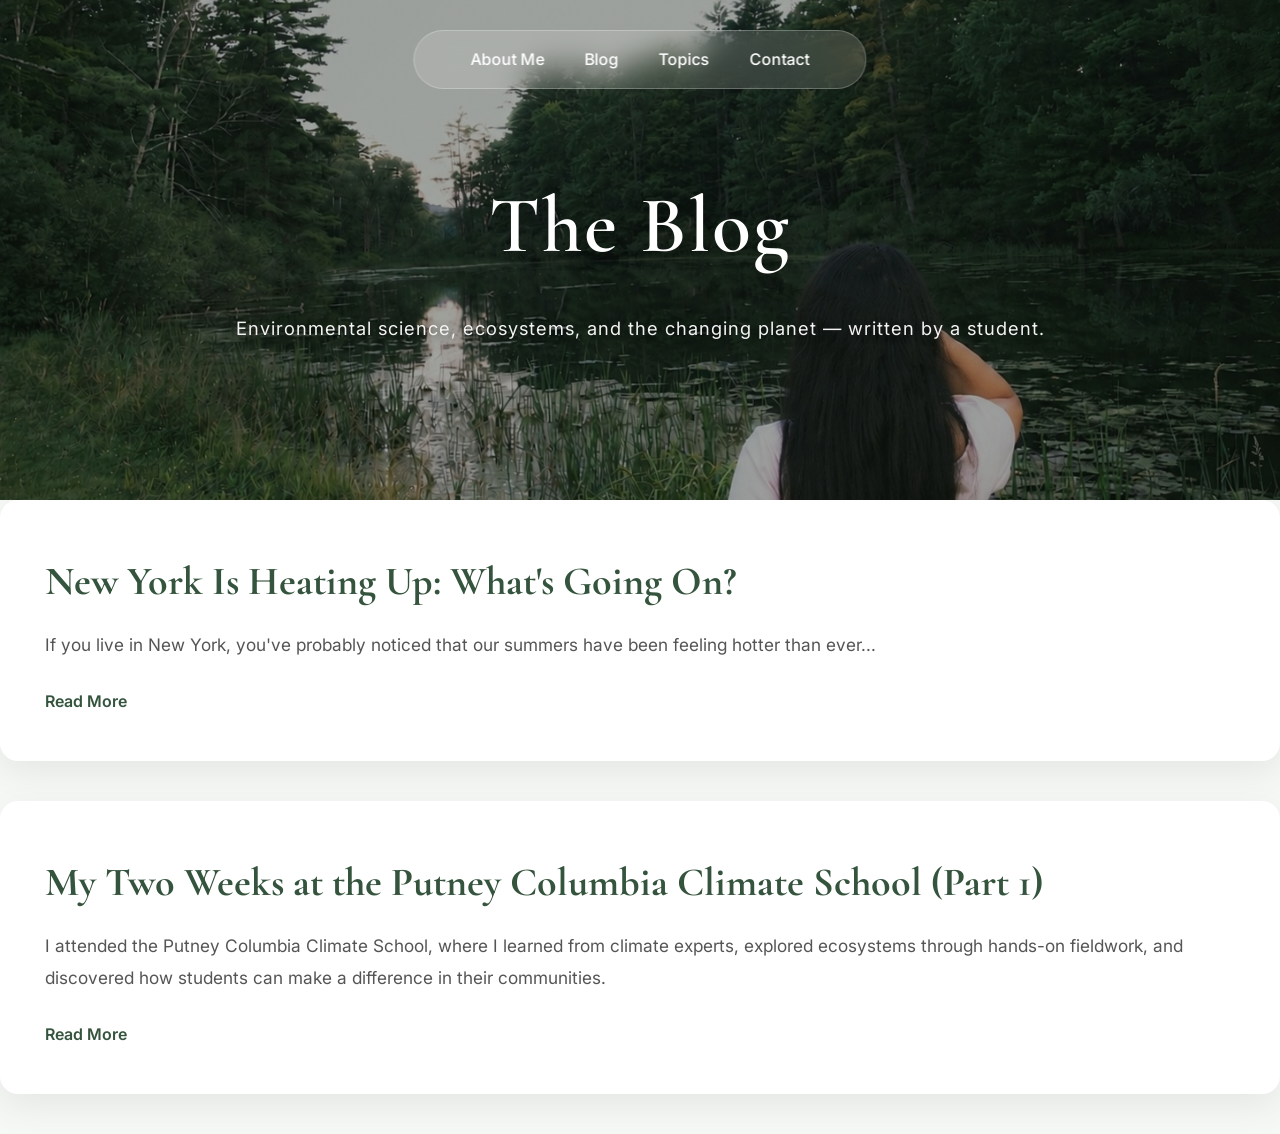
==== blog.html @ e2a46632 "Add blog preview section for climate school experience" ====
<!DOCTYPE html>
<html lang="en">

<head>
    <meta charset="UTF-8">
    <meta name="viewport" content="width=device-width, initial-scale=1.0">

    <title>Blog | Green Futures with Neha</title>

    <!-- CSS -->
   <link rel="stylesheet" href="style.css">

    <!-- Google Fonts -->
    <link href="https://fonts.googleapis.com/css2?family=Inter:wght@300;400;500;600&family=Cormorant+Garamond:wght@400;500;600;700&display=swap" rel="stylesheet">
</head>

<body>

    <!-- ================= HEADER ================= -->

    <header>

        <nav>
            <a href="index.html">About Me</a>
            <a href="blog.html">Blog</a>
            <a href="topics.html">Topics</a>
            <a href="contact.html">Contact</a>
        </nav>

        <h1>The Blog</h1>

        <p class="tagline">
            Environmental science, ecosystems, and the changing planet — written by a student.
        </p>

    </header>

    <!-- ================= MAIN ================= -->
<section class="blog-preview">

<h2>New York Is Heating Up: What's Going On?</h2>

<p>
If you live in New York, you've probably noticed that our summers have been feeling hotter than ever...
</p>

<a href="heatwaves-ny.html">Read More</a>

</section>

<section class="blog-preview">

<h2>My Two Weeks at the Putney Columbia Climate School (Part 1)</h2>

<p>
I attended the Putney Columbia Climate School, where I learned from climate experts, explored ecosystems through hands-on fieldwork, and discovered how students can make a difference in their communities.
</p>

<a href="putney-climate-school-part1.html">Read More</a>

</section>
---- style.css ----
/* ======================================================
   GREEN FUTURES WITH NEHA
   STYLE.CSS
====================================================== */

/* ==========================
   GOOGLE FONTS
========================== */

@import url('https://fonts.googleapis.com/css2?family=Inter:wght@300;400;500;600&family=Cormorant+Garamond:wght@400;500;600;700&display=swap');


/* ==========================
   RESET
========================== */

*{
    margin:0;
    padding:0;
    box-sizing:border-box;
}

html{
    scroll-behavior:smooth;
}

body{
    font-family:"Inter",sans-serif;
    background:#f6f8f5;
    color:#2f3b2f;
    line-height:1.8;
}


/* ==========================
   HEADER
========================== */

header{
    position:relative;

    height:500px;

    background:
        linear-gradient(rgba(18,28,18,.40),rgba(18,28,18,.40)),
        url("header.jpeg");

    background-size:cover;
    background-position:center 45%;
    background-repeat:no-repeat;

    display:flex;
    justify-content:center;
    align-items:center;
    flex-direction:column;

    text-align:center;
    color:white;
}


/* ==========================
   SITE TITLE
========================== */

header h1{
    font-family:"Cormorant Garamond",serif;
    font-size:5rem;
    font-weight:600;
    letter-spacing:2px;
    text-shadow:0 5px 15px rgba(0,0,0,.45);
}

.tagline{
    margin-top:14px;
    font-size:1.15rem;
    letter-spacing:1px;
    color:#f3f3f3;
    text-shadow:0 2px 8px rgba(0,0,0,.4);
}


/* ==========================
   NAVIGATION
========================== */

nav{

    position:absolute;

    top:30px;

    left:50%;

    transform:translateX(-50%);

    background:rgba(255,255,255,.14);

    backdrop-filter:blur(14px);

    border:1px solid rgba(255,255,255,.25);

    border-radius:50px;

    padding:14px 38px;

}

nav a{

    color:white;

    text-decoration:none;

    margin:0 18px;

    font-weight:500;

    font-size:1rem;

    transition:all .3s ease;

}

nav a:hover{

    color:#d8efd7;

}


/* ==========================
   HERO SECTION
========================== */

.hero{

    background:#edf3ed;

    padding:80px 25px;

    text-align:center;

}

.hero h2{

    font-family:"Cormorant Garamond",serif;

    font-size:3rem;

    color:#35543d;

    margin-bottom:18px;

}

.hero p{

    max-width:720px;

    margin:auto;

    font-size:1.1rem;

    color:#5a5a5a;

}


/* ==========================
   GENERAL LINKS
========================== */

a{
    transition:.3s ease;
}

a:hover{
    opacity:.9;
}

/* ==========================
   INTRO SECTION
========================== */

.intro{

    max-width:900px;

    margin:-70px auto 80px;

    padding:60px;

    background:white;

    border-radius:20px;

    box-shadow:0 18px 45px rgba(0,0,0,.08);

    text-align:center;

}

.intro h2{

    font-family:"Cormorant Garamond",serif;

    font-size:3rem;

    color:#35543d;

    margin-bottom:20px;

}

.intro p{

    font-size:1.1rem;

    color:#555;

    line-height:1.9;

}


/* ==========================
   MAIN CONTENT CONTAINERS
========================== */

.posts,
.blog,
.blog-container{

    max-width:1000px;

    margin:70px auto;

    padding:0 25px;

}


/* ==========================
   BLOG PREVIEW CARDS
========================== */

.blog-preview{

    background:white;

    border-radius:18px;

    padding:45px;

    margin-bottom:40px;

    box-shadow:0 12px 35px rgba(0,0,0,.07);

    transition:.35s ease;

}

.blog-preview:hover{

    transform:translateY(-6px);

    box-shadow:0 20px 45px rgba(0,0,0,.12);

}

.blog-preview h2{

    font-family:"Cormorant Garamond",serif;

    font-size:2.5rem;

    color:#35543d;

    margin-bottom:12px;

}

.blog-preview .date{

    color:#888;

    font-size:.95rem;

    margin-bottom:18px;

    font-style:italic;

}

.blog-preview p{

    color:#555;

    font-size:1.08rem;

    line-height:1.9;

}

.blog-preview a{

    display:inline-block;

    margin-top:25px;

    color:#35543d;

    font-weight:600;

    text-decoration:none;

}

.blog-preview a:hover{

    color:#5f8f61;

}


/* ==========================
   STANDARD POST CARDS
========================== */

.post{

    background:white;

    padding:45px;

    border-radius:18px;

    margin-bottom:40px;

    box-shadow:0 12px 35px rgba(0,0,0,.07);

    transition:.35s ease;

}

.post:hover{

    transform:translateY(-5px);

    box-shadow:0 18px 40px rgba(0,0,0,.1);

}

.post h2{

    font-family:"Cormorant Garamond",serif;

    font-size:2.5rem;

    color:#35543d;

    margin-bottom:12px;

}

.meta{

    color:#888;

    font-size:.95rem;

    margin-bottom:20px;

}

.post p{

    color:#555;

}

.post a{

    display:inline-block;

    margin-top:20px;

    font-weight:600;

    color:#35543d;

    text-decoration:none;

}

.post a:hover{

    color:#5f8f61;

}


/* ==========================
   BUTTONS
========================== */

.read-more{

    display:inline-block;

    margin-top:20px;

    padding:12px 24px;

    background:#35543d;

    color:white;

    border-radius:30px;

    text-decoration:none;

    font-weight:600;

    transition:.3s ease;

}

.read-more:hover{

    background:#4c7054;

    transform:translateY(-2px);

}


/* ==========================
   FOOTER
========================== */

footer{

    margin-top:80px;

    background:#eef2eb;

    color:#666;

    text-align:center;

    padding:40px 20px;

    font-size:.95rem;

}

/* ==========================
   BLOG PAGE HEADER
========================== */

.blog-intro{

    max-width:900px;

    margin:80px auto 60px;

    padding:0 25px;

    text-align:center;

}

.blog-intro h1{

    font-family:"Cormorant Garamond",serif;

    font-size:4rem;

    color:#35543d;

    margin-bottom:18px;

}

.blog-intro p{

    font-size:1.15rem;

    color:#555;

    line-height:1.9;

    max-width:700px;

    margin:auto;

}


/* ==========================
   BLOG POSTS
========================== */

.blog-post{

    background:white;

    border-radius:20px;

    padding:55px;

    margin-bottom:50px;

    box-shadow:0 15px 40px rgba(0,0,0,.08);

    transition:.3s ease;

}

.blog-post:hover{

    transform:translateY(-6px);

    box-shadow:0 20px 50px rgba(0,0,0,.12);

}


/* ==========================
   BLOG POST HEADINGS
========================== */

.blog-post h2{

    font-family:"Cormorant Garamond",serif;

    font-size:3rem;

    color:#35543d;

    margin-bottom:12px;

}


/* ==========================
   BLOG DATE
========================== */

.blog-post .date,
.post-date{

    color:#888;

    font-size:.95rem;

    font-style:italic;

    margin-bottom:20px;

}


/* ==========================
   BLOG CATEGORY TAG
========================== */

.post-category{

    display:inline-block;

    background:#edf5ee;

    color:#35543d;

    padding:8px 18px;

    border-radius:30px;

    font-size:.85rem;

    font-weight:600;

    margin-bottom:25px;

}


/* ==========================
   BLOG PARAGRAPHS
========================== */

.blog-post p{

    font-size:1.08rem;

    color:#555;

    line-height:1.9;

    margin-bottom:22px;

}


/* ==========================
   BLOG LISTS
========================== */

.blog-post ul{

    padding-left:30px;

    margin:20px 0;

}

.blog-post li{

    margin-bottom:12px;

}


/* ==========================
   DIVIDERS
========================== */

.blog-divider{

    border:none;

    border-top:1px solid #e4e4e4;

    margin:60px 0;

}


/* ==========================
   LINKS INSIDE POSTS
========================== */

.blog-post a{

    color:#35543d;

    font-weight:600;

    text-decoration:none;

}

.blog-post a:hover{

    color:#5f8f61;

    text-decoration:underline;

}


/* ==========================
   QUOTES
========================== */

.blog-post blockquote{

    border-left:5px solid #7da87b;

    background:#f8fbf8;

    padding:20px 28px;

    margin:35px 0;

    color:#4f5f4f;

    font-style:italic;

    border-radius:8px;

}
/* ======================================================
   BLOG ARTICLE PAGE
====================================================== */


.article-container{

    max-width:900px;

    margin:80px auto;

    padding:50px;

    background:white;

    border-radius:20px;

    box-shadow:0 15px 40px rgba(0,0,0,.07);

}



.article-container h1{

    font-family:"Cormorant Garamond",serif;

    font-size:4rem;

    color:#35543d;

    line-height:1.2;

    margin-bottom:15px;

}



.article-date{

    color:#777;

    font-size:.95rem;

    font-style:italic;

    margin-bottom:35px;

}



.article-category{

    display:inline-block;

    background:#e8f1e6;

    color:#35543d;

    padding:7px 18px;

    border-radius:30px;

    font-size:.9rem;

    font-weight:600;

    margin-bottom:35px;

}



.article-container p{

    font-size:1.1rem;

    color:#444;

    line-height:1.9;

    margin-bottom:25px;

}



.article-container h2{

    font-family:"Cormorant Garamond",serif;

    font-size:2.4rem;

    color:#35543d;

    margin-top:50px;

    margin-bottom:20px;

}



.article-container h3{

    font-family:"Cormorant Garamond",serif;

    font-size:1.9rem;

    color:#35543d;

    margin-top:40px;

    margin-bottom:15px;

}



.article-container ul{

    padding-left:30px;

    margin-bottom:30px;

}



.article-container li{

    margin-bottom:12px;

    color:#444;

}



/* ARTICLE LINKS */

.article-container a{

    color:#35543d;

    font-weight:600;

    text-decoration:none;

}



.article-container a:hover{

    text-decoration:underline;

}



/* ARTICLE IMAGES */

.article-image{

    margin:45px 0;

    text-align:center;

}



.article-image img{

    width:100%;

    max-width:850px;

    border-radius:15px;

    box-shadow:0 10px 25px rgba(0,0,0,.12);

}



.image-credit{

    margin-top:12px;

    font-size:.85rem;

    color:#777;

    font-style:italic;

}



.image-credit a{

    color:#55725d;

}



/* QUOTES */

.article-container blockquote{

    background:#f1f6ef;

    border-left:5px solid #6b8f71;

    padding:25px;

    margin:35px 0;

    color:#526052;

    font-style:italic;

    border-radius:8px;

}



/* ARTICLE MOBILE */

@media(max-width:768px){


    .article-container{

        margin:40px 20px;

        padding:30px;

    }


    .article-container h1{

        font-size:2.8rem;

    }


    .article-container p{

        font-size:1rem;

    }


    .article-container h2{

        font-size:2rem;

    }


}
/* ======================================================
   CONTACT PAGE
====================================================== */


.contact-section{

    padding:80px 20px;

    background:#f6f8f5;

}



.contact-container{

    max-width:850px;

    margin:auto;

    background:white;

    padding:60px;

    border-radius:20px;

    text-align:center;

    box-shadow:0 15px 40px rgba(0,0,0,.08);

}



.contact-container h2{

    font-family:"Cormorant Garamond",serif;

    font-size:3rem;

    color:#35543d;

    margin-bottom:20px;

}



.contact-container p{

    color:#555;

    font-size:1.1rem;

    line-height:1.8;

    margin-bottom:35px;

}



.contact-email a{

    color:#35543d;

    font-size:1.2rem;

    font-weight:600;

    text-decoration:none;

    border-bottom:2px solid #35543d;

    padding-bottom:5px;

}



.contact-email a:hover{

    color:#6b8f71;

    border-color:#6b8f71;

}



/* ======================================================
   IMAGES
====================================================== */


img{

    max-width:100%;

    height:auto;

}



.article-image{

    margin:45px auto;

    text-align:center;

}



.article-image img{

    width:100%;

    max-width:900px;

    border-radius:15px;

    box-shadow:0 10px 30px rgba(0,0,0,.12);

}



.image-credit{

    margin-top:12px;

    font-size:.9rem;

    color:#777;

    font-style:italic;

}



.image-credit a{

    color:#55725d;

    text-decoration:none;

}



.image-credit a:hover{

    text-decoration:underline;

}



/* ======================================================
   FOOTER
====================================================== */


footer{

    margin-top:80px;

    padding:40px 20px;

    text-align:center;

    background:#eaf0e7;

    color:#666;

    font-size:.95rem;

}



/* ======================================================
   FINAL MOBILE RESPONSIVENESS
====================================================== */


@media(max-width:768px){


    header{

        height:350px;

        background-position:center;

    }



    header h1{

        font-size:3rem;

    }



    nav{

        position:relative;

        top:auto;

        left:auto;

        transform:none;

        margin-top:25px;

        display:flex;

        flex-wrap:wrap;

        justify-content:center;

        gap:10px;

        padding:0;

        background:none;

        border:none;

        backdrop-filter:none;

    }



    nav a{

        margin:5px 10px;

        font-size:.95rem;

    }



    .intro{

        margin:40px 20px;

        padding:35px;

    }



    .about{

        margin:40px 20px;

        padding:35px;

    }



    .posts,
    .blog-container{

        padding:0 20px;

    }



    .post,
    .blog-post,
    .blog-preview{

        padding:30px;

    }



    .post h2,
    .blog-post h2{

        font-size:2rem;

    }



    .contact-container{

        padding:35px 25px;

        margin:20px;

    }



    .contact-container h2{

        font-size:2.3rem;

    }


}
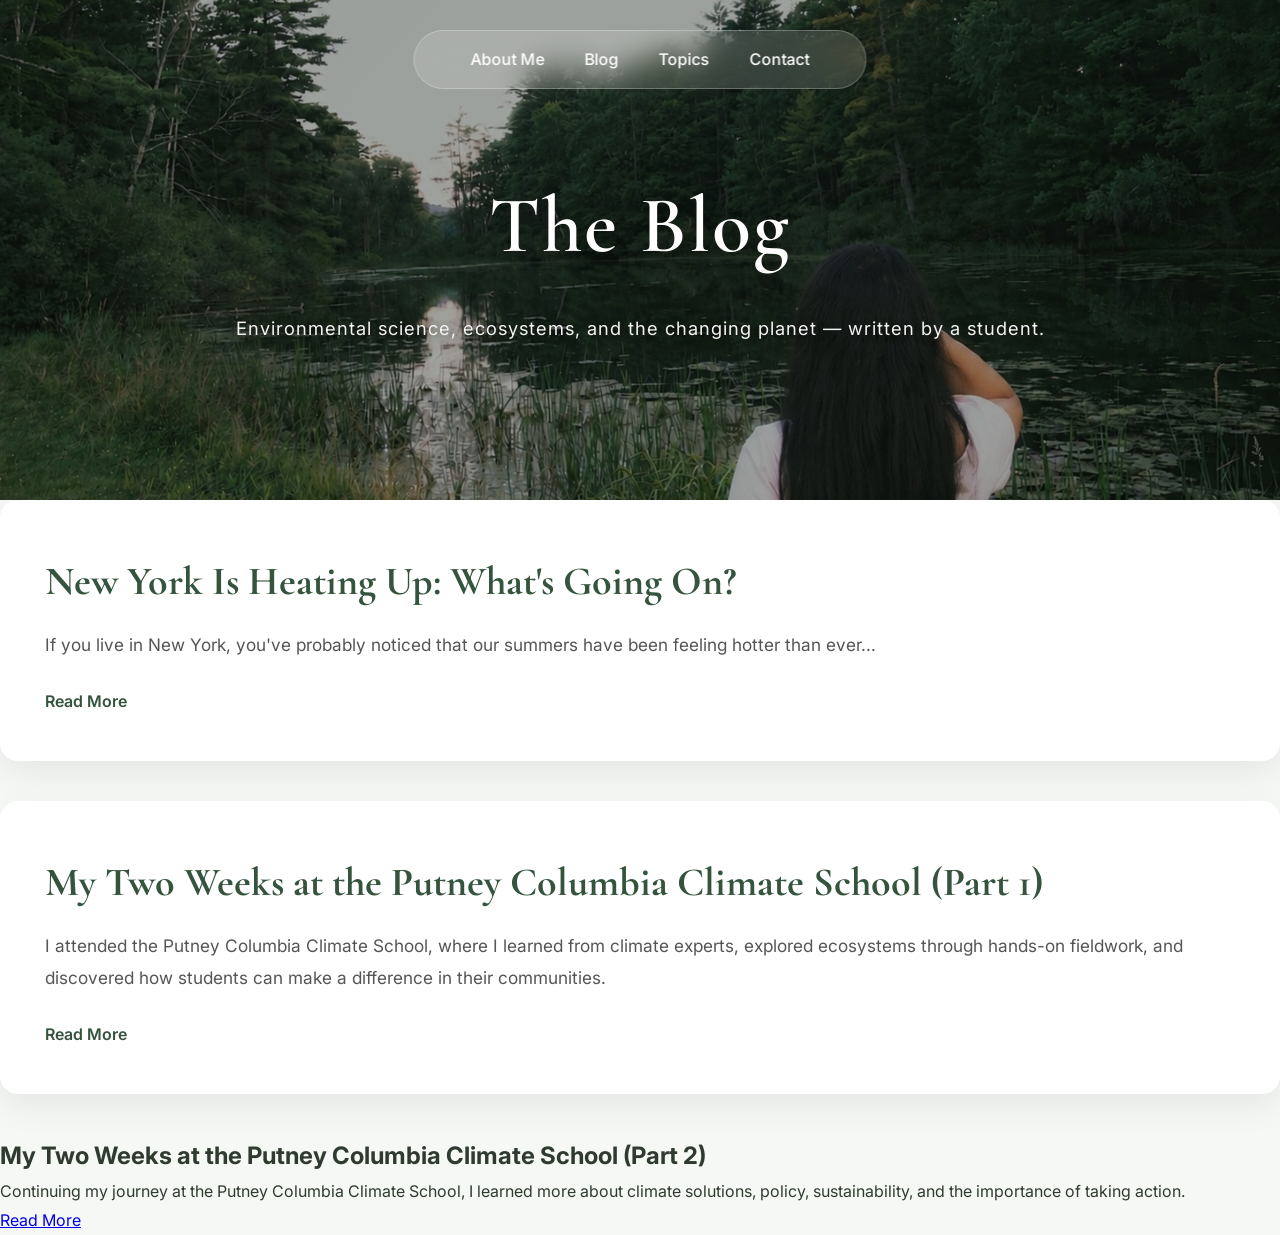
==== commit 0123ef1b: "Add second part of climate school blog post" ====
--- a/blog.html
+++ b/blog.html
@@ -59,3 +59,17 @@
 <a href="putney-climate-school-part1.html">Read More</a>
 
 </section>
+
+<div class="post-card">
+
+    <h2>My Two Weeks at the Putney Columbia Climate School (Part 2)</h2>
+
+    <p>
+        Continuing my journey at the Putney Columbia Climate School, I learned more about climate solutions, policy, sustainability, and the importance of taking action.
+    </p>
+
+    <a href="putney-climate-school-part-2.html">
+        Read More
+    </a>
+
+</div>
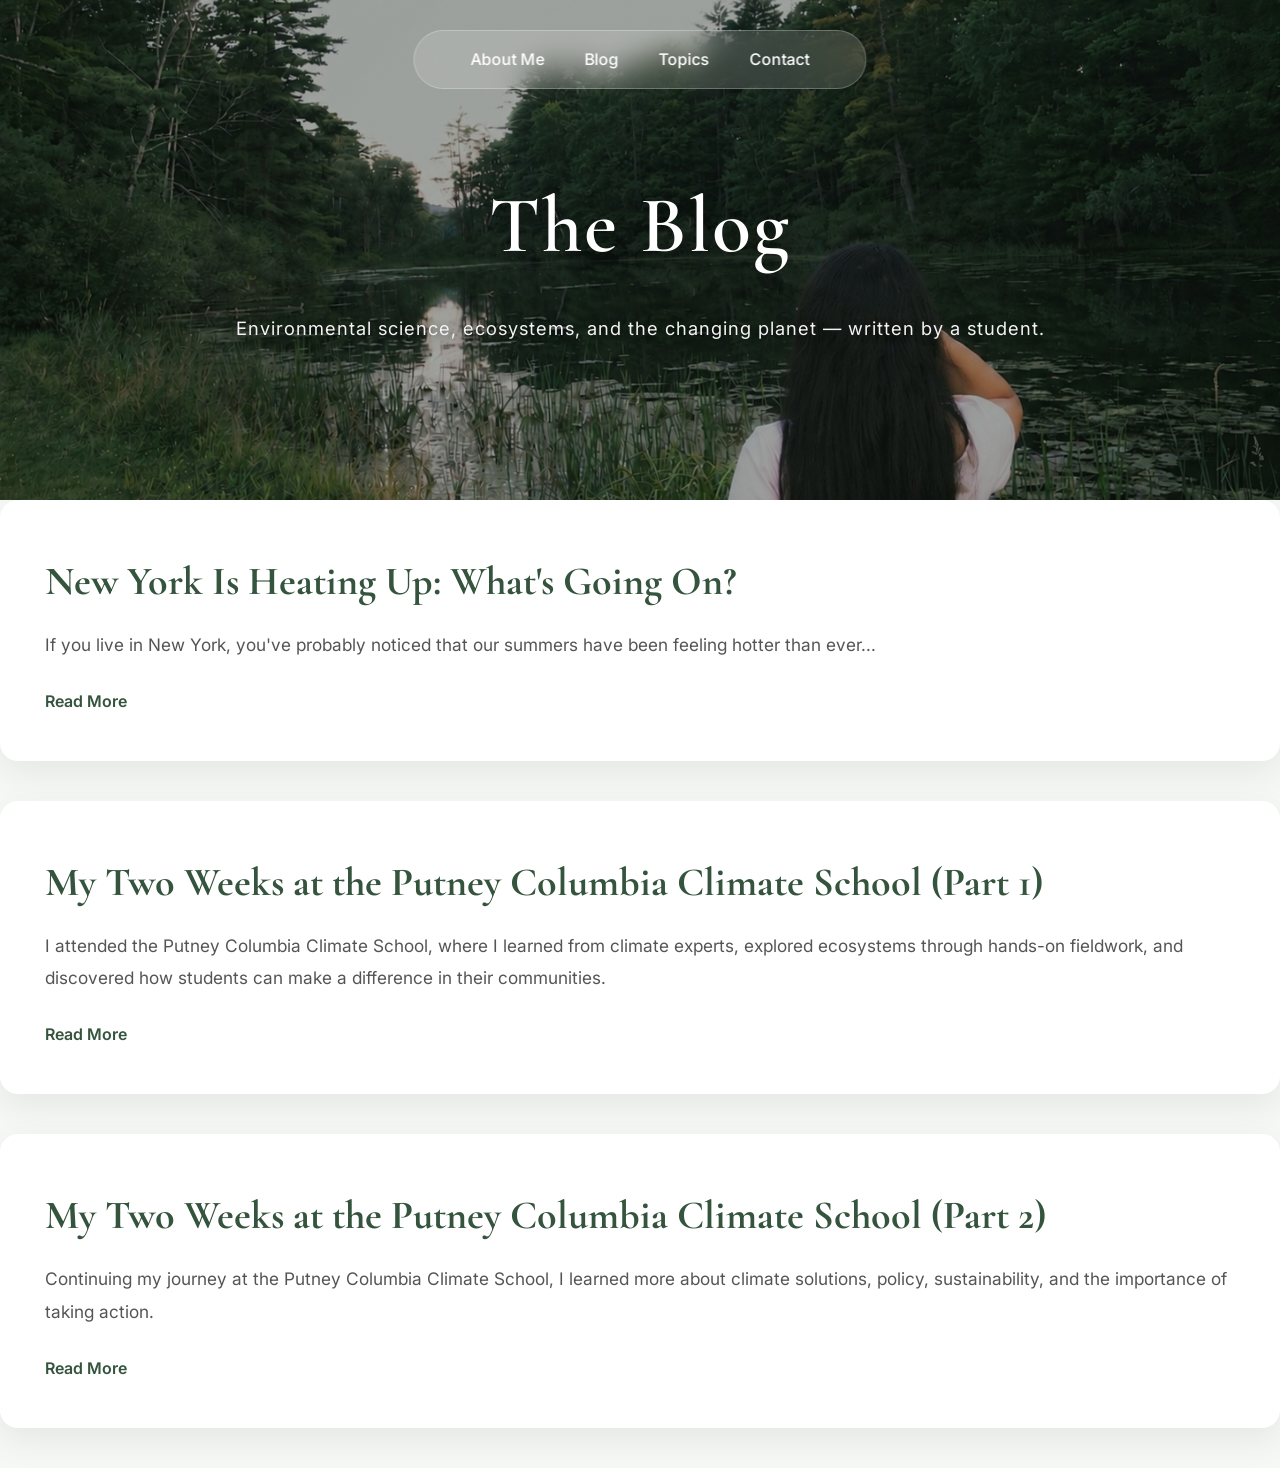
==== commit 3bc0d6aa: "Refactor blog post section for clarity" ====
--- a/blog.html
+++ b/blog.html
@@ -60,16 +60,14 @@
 
 </section>
 
-<div class="post-card">
+<section class="blog-preview">
 
-    <h2>My Two Weeks at the Putney Columbia Climate School (Part 2)</h2>
+<h2>My Two Weeks at the Putney Columbia Climate School (Part 2)</h2>
 
-    <p>
-        Continuing my journey at the Putney Columbia Climate School, I learned more about climate solutions, policy, sustainability, and the importance of taking action.
-    </p>
+<p>
+Continuing my journey at the Putney Columbia Climate School, I learned more about climate solutions, policy, sustainability, and the importance of taking action.
+</p>
 
-    <a href="putney-climate-school-part-2.html">
-        Read More
-    </a>
+<a href="putney-climate-school-part-2.html">Read More</a>
 
-</div>
+</section>
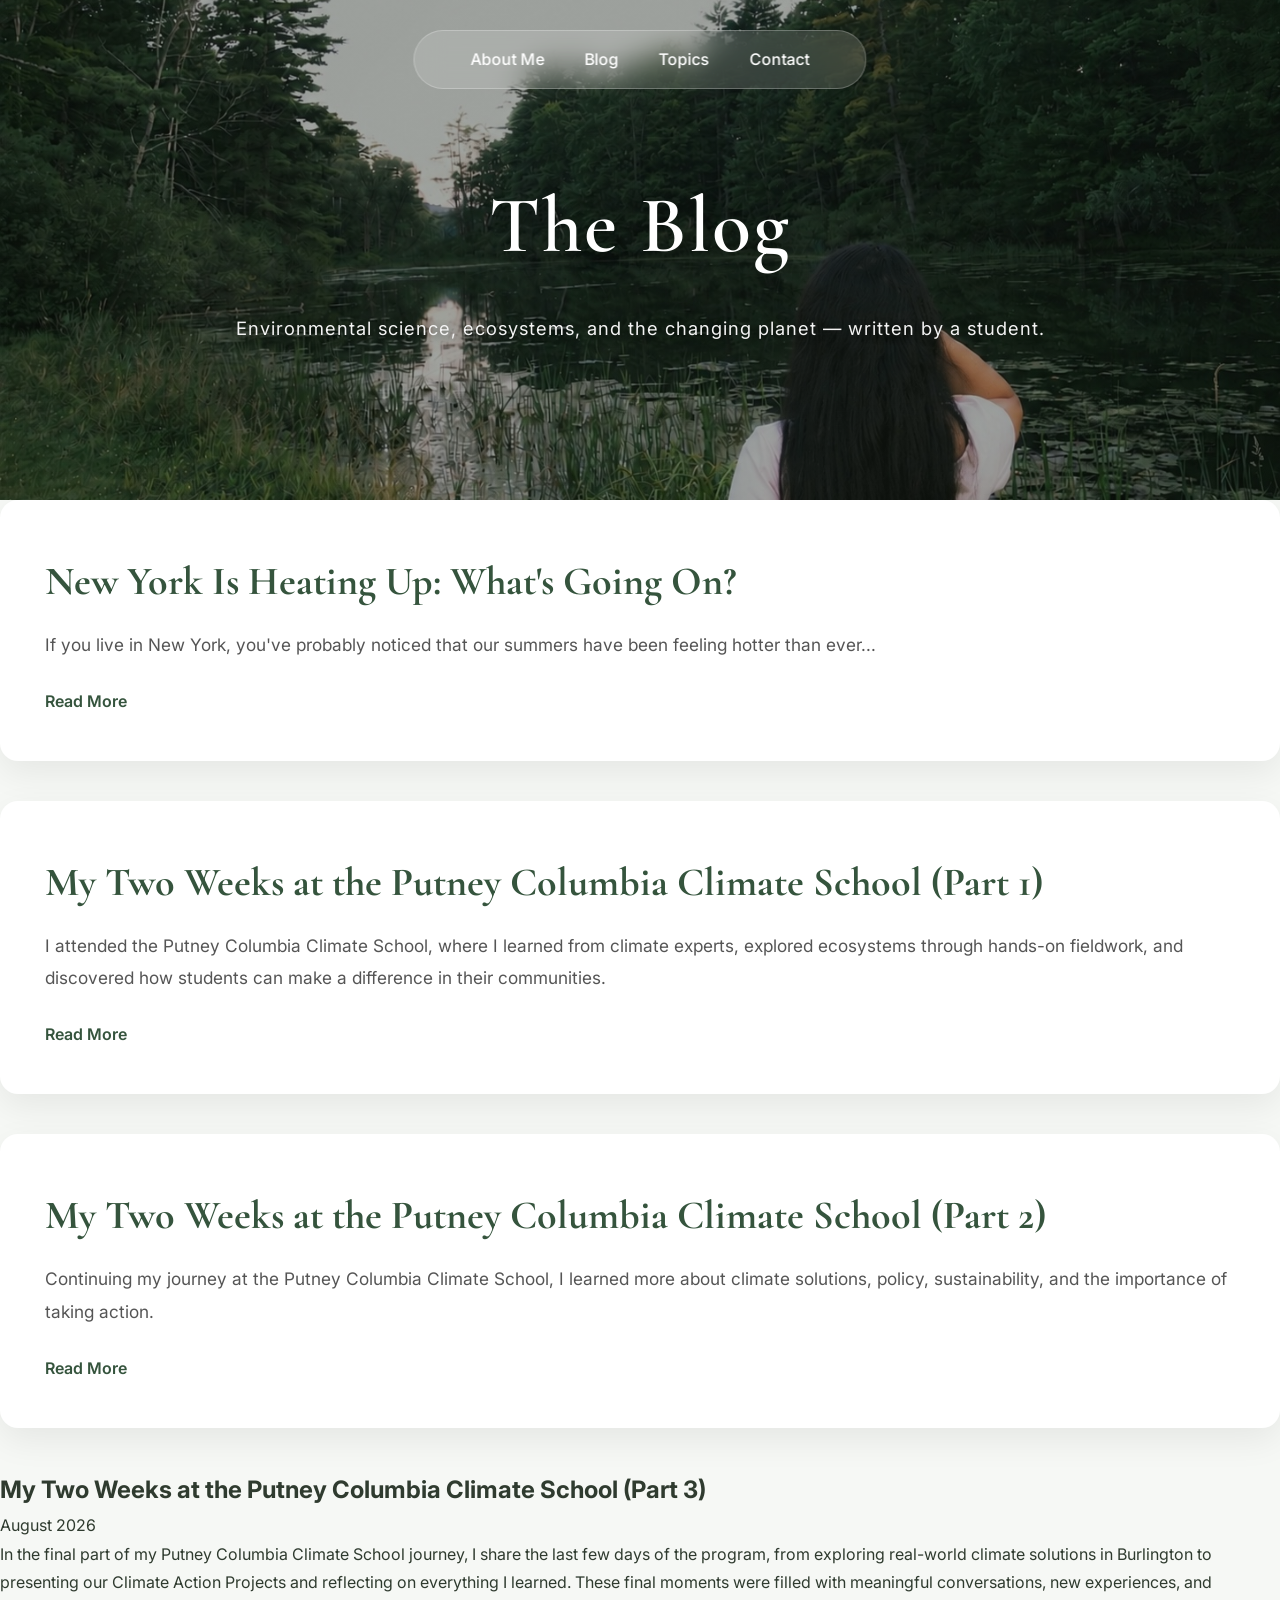
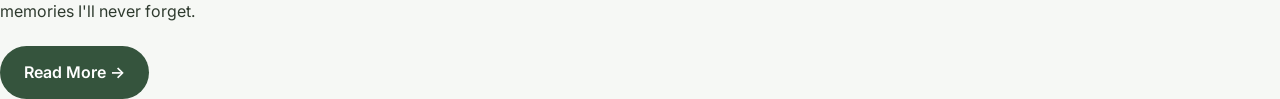
==== commit cb273d86: "Add Part 3 of Putney Columbia Climate School journey Added a new section for Part 3 of the Putney Co" ====
--- a/blog.html
+++ b/blog.html
@@ -71,3 +71,13 @@
 <a href="putney-climate-school-part-2.html">Read More</a>
 
 </section>
+
+<h2>My Two Weeks at the Putney Columbia Climate School (Part 3)</h2>
+
+<p class="date">August 2026</p>
+
+<p>
+In the final part of my Putney Columbia Climate School journey, I share the last few days of the program, from exploring real-world climate solutions in Burlington to presenting our Climate Action Projects and reflecting on everything I learned. These final moments were filled with meaningful conversations, new experiences, and memories I'll never forget.
+</p>
+
+<a href="posts/putney-climate-school-part-3.html" class="read-more">Read More →</a>
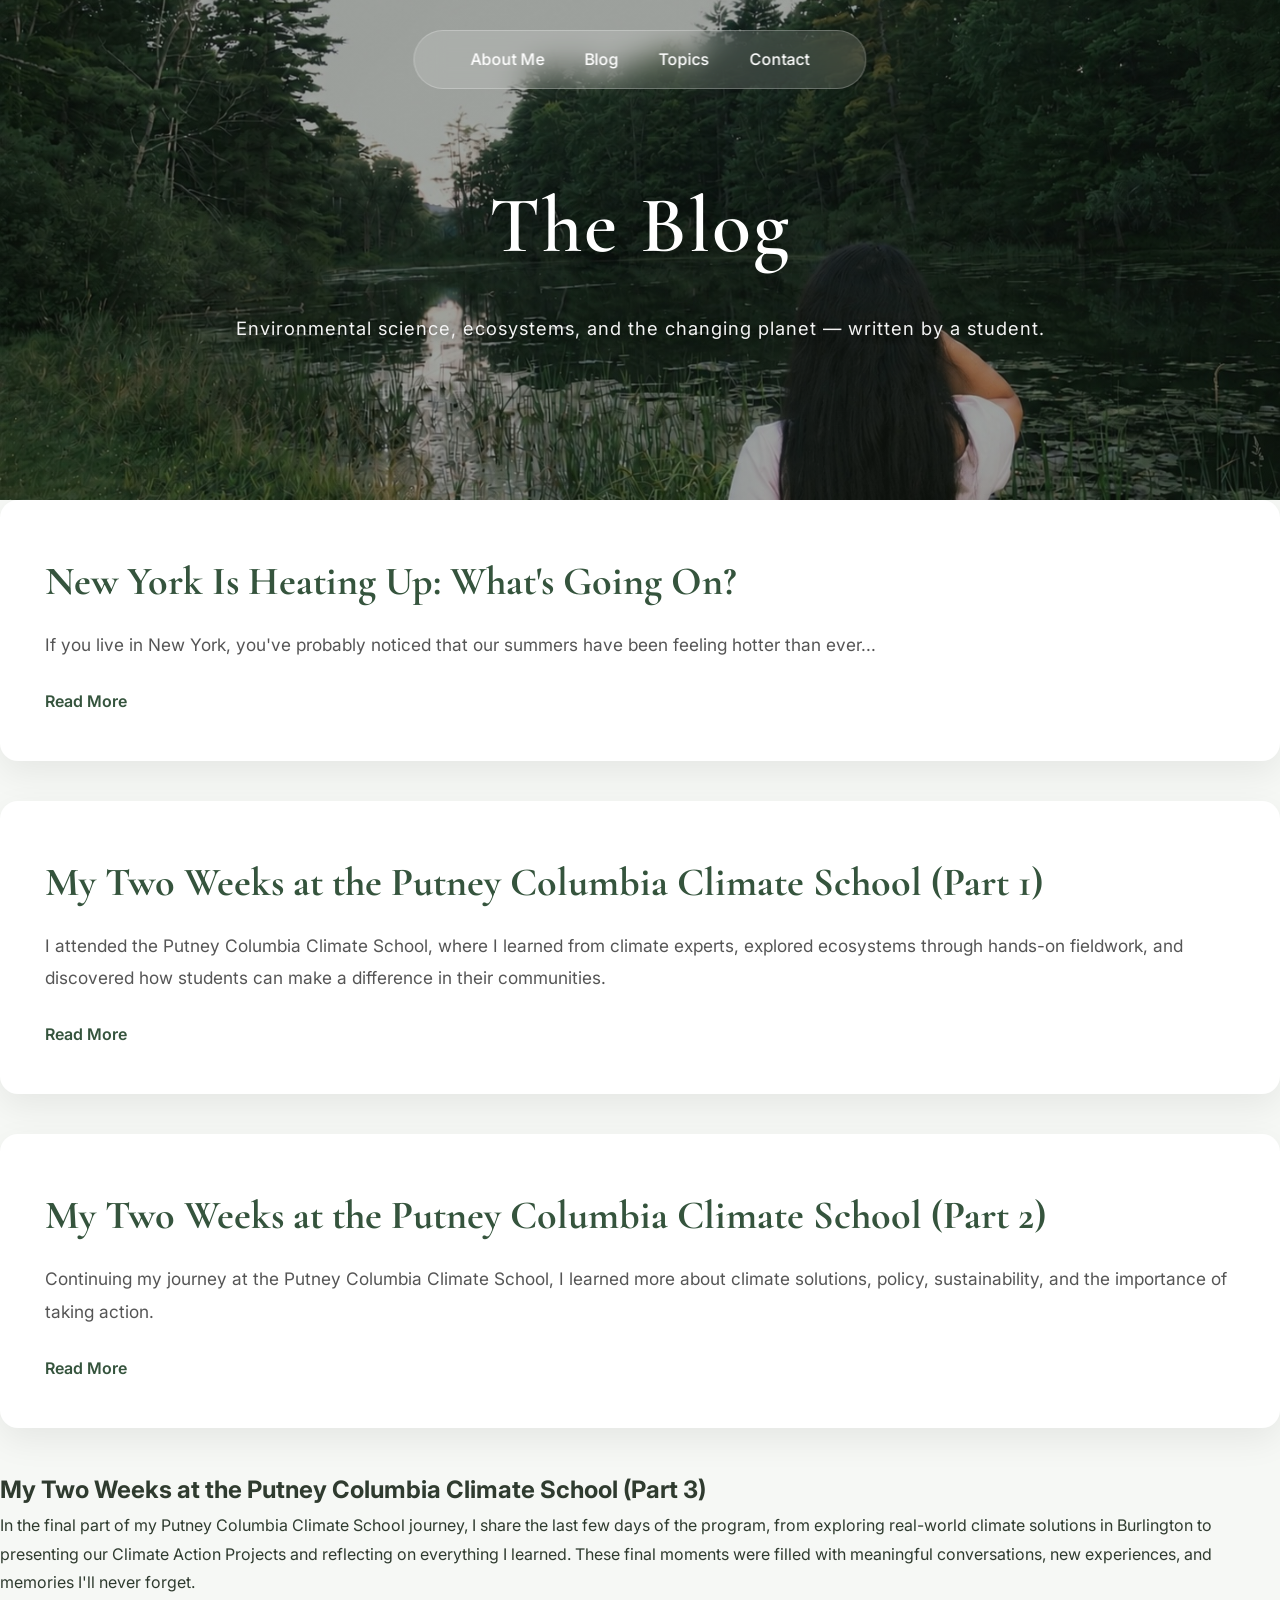
==== commit 5f8e0cdf: "Revise date and link in blog.html Updated the link and date format in the blog post." ====
--- a/blog.html
+++ b/blog.html
@@ -74,10 +74,9 @@
 
 <h2>My Two Weeks at the Putney Columbia Climate School (Part 3)</h2>
 
-<p class="date">August 2026</p>
 
 <p>
 In the final part of my Putney Columbia Climate School journey, I share the last few days of the program, from exploring real-world climate solutions in Burlington to presenting our Climate Action Projects and reflecting on everything I learned. These final moments were filled with meaningful conversations, new experiences, and memories I'll never forget.
 </p>
 
-<a href="posts/putney-climate-school-part-3.html" class="read-more">Read More →</a>
+<a href="putney-climate-school-part-3.html">Read More</a>
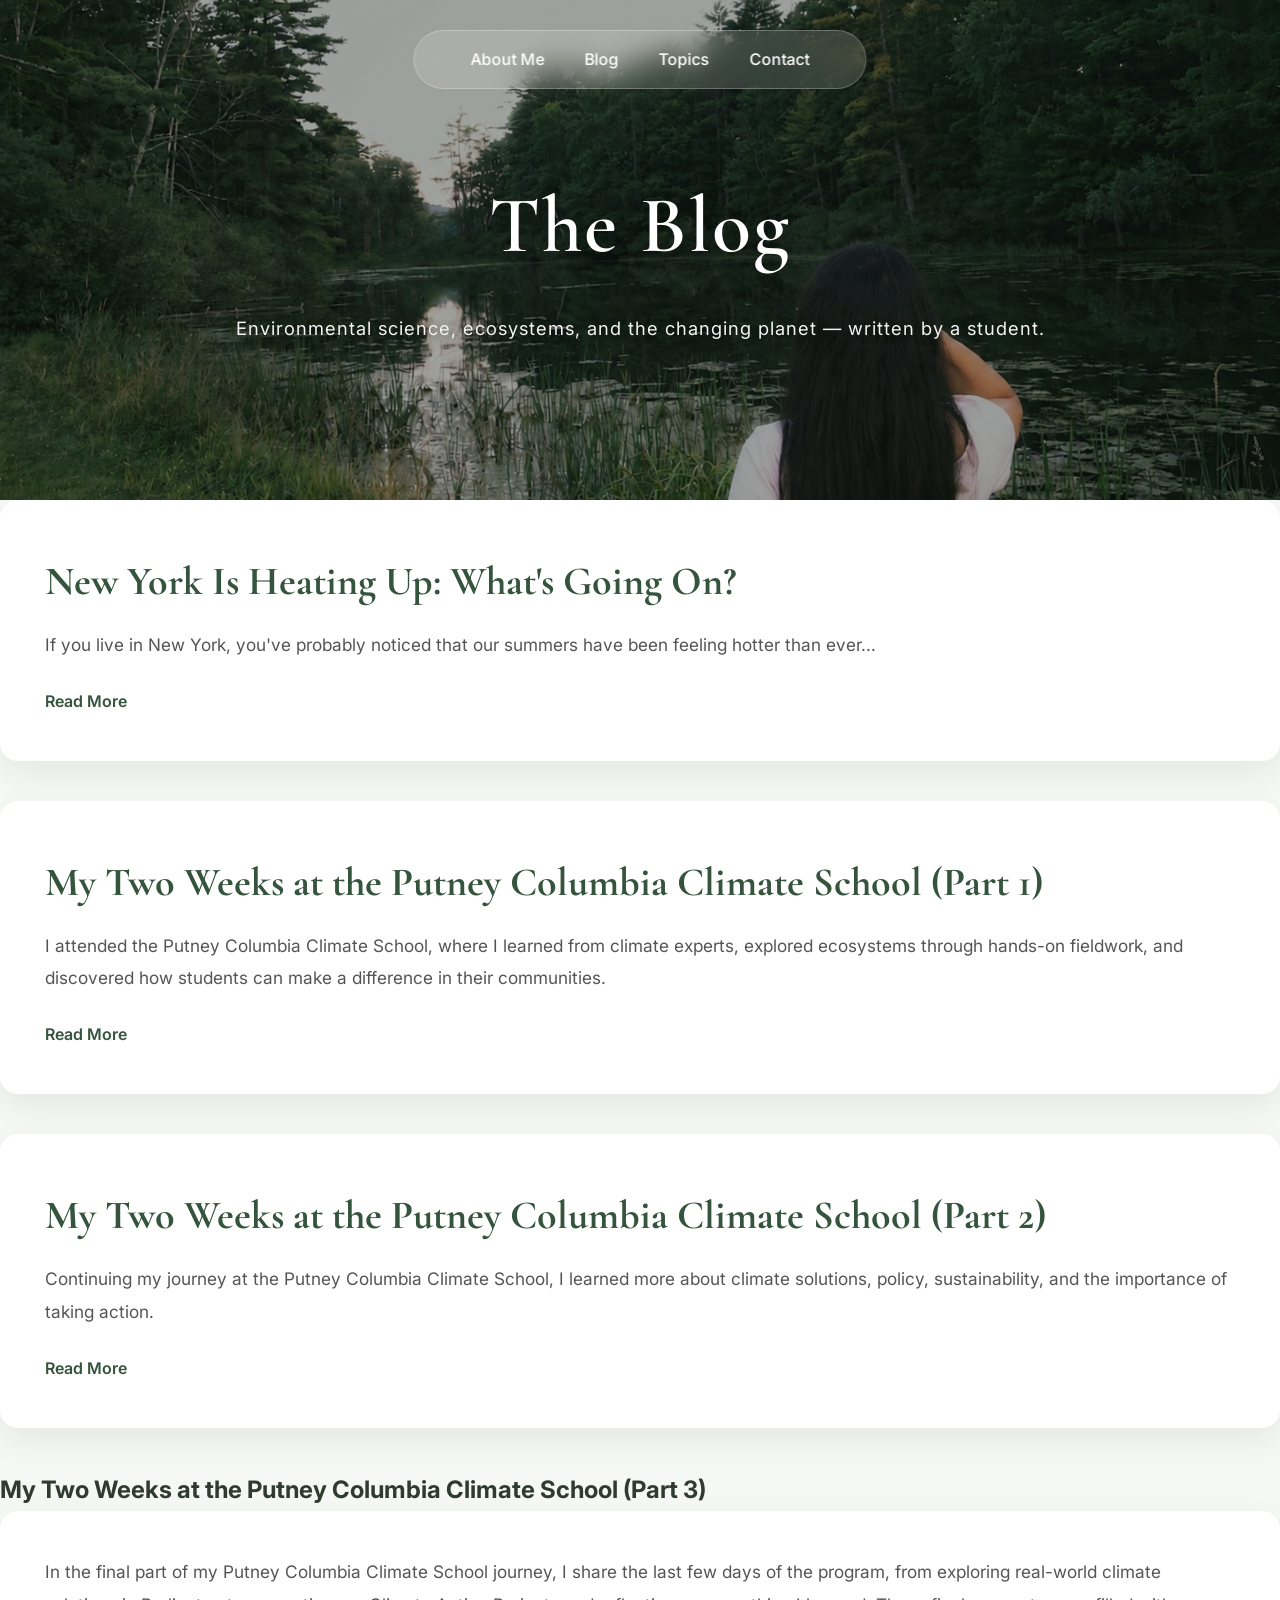
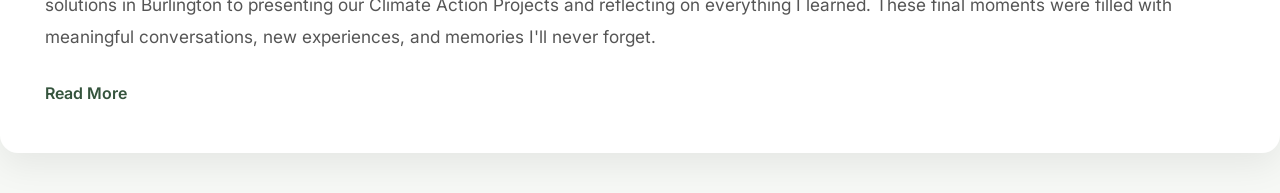
==== commit 7ca00b25: "Add final blog section for Putney Climate School Added a new section for the final part of the blog " ====
--- a/blog.html
+++ b/blog.html
@@ -74,9 +74,14 @@
 
 <h2>My Two Weeks at the Putney Columbia Climate School (Part 3)</h2>
 
+<section class="blog-preview">
+    
+<section>
 
 <p>
 In the final part of my Putney Columbia Climate School journey, I share the last few days of the program, from exploring real-world climate solutions in Burlington to presenting our Climate Action Projects and reflecting on everything I learned. These final moments were filled with meaningful conversations, new experiences, and memories I'll never forget.
 </p>
 
 <a href="putney-climate-school-part-3.html">Read More</a>
+
+</section>
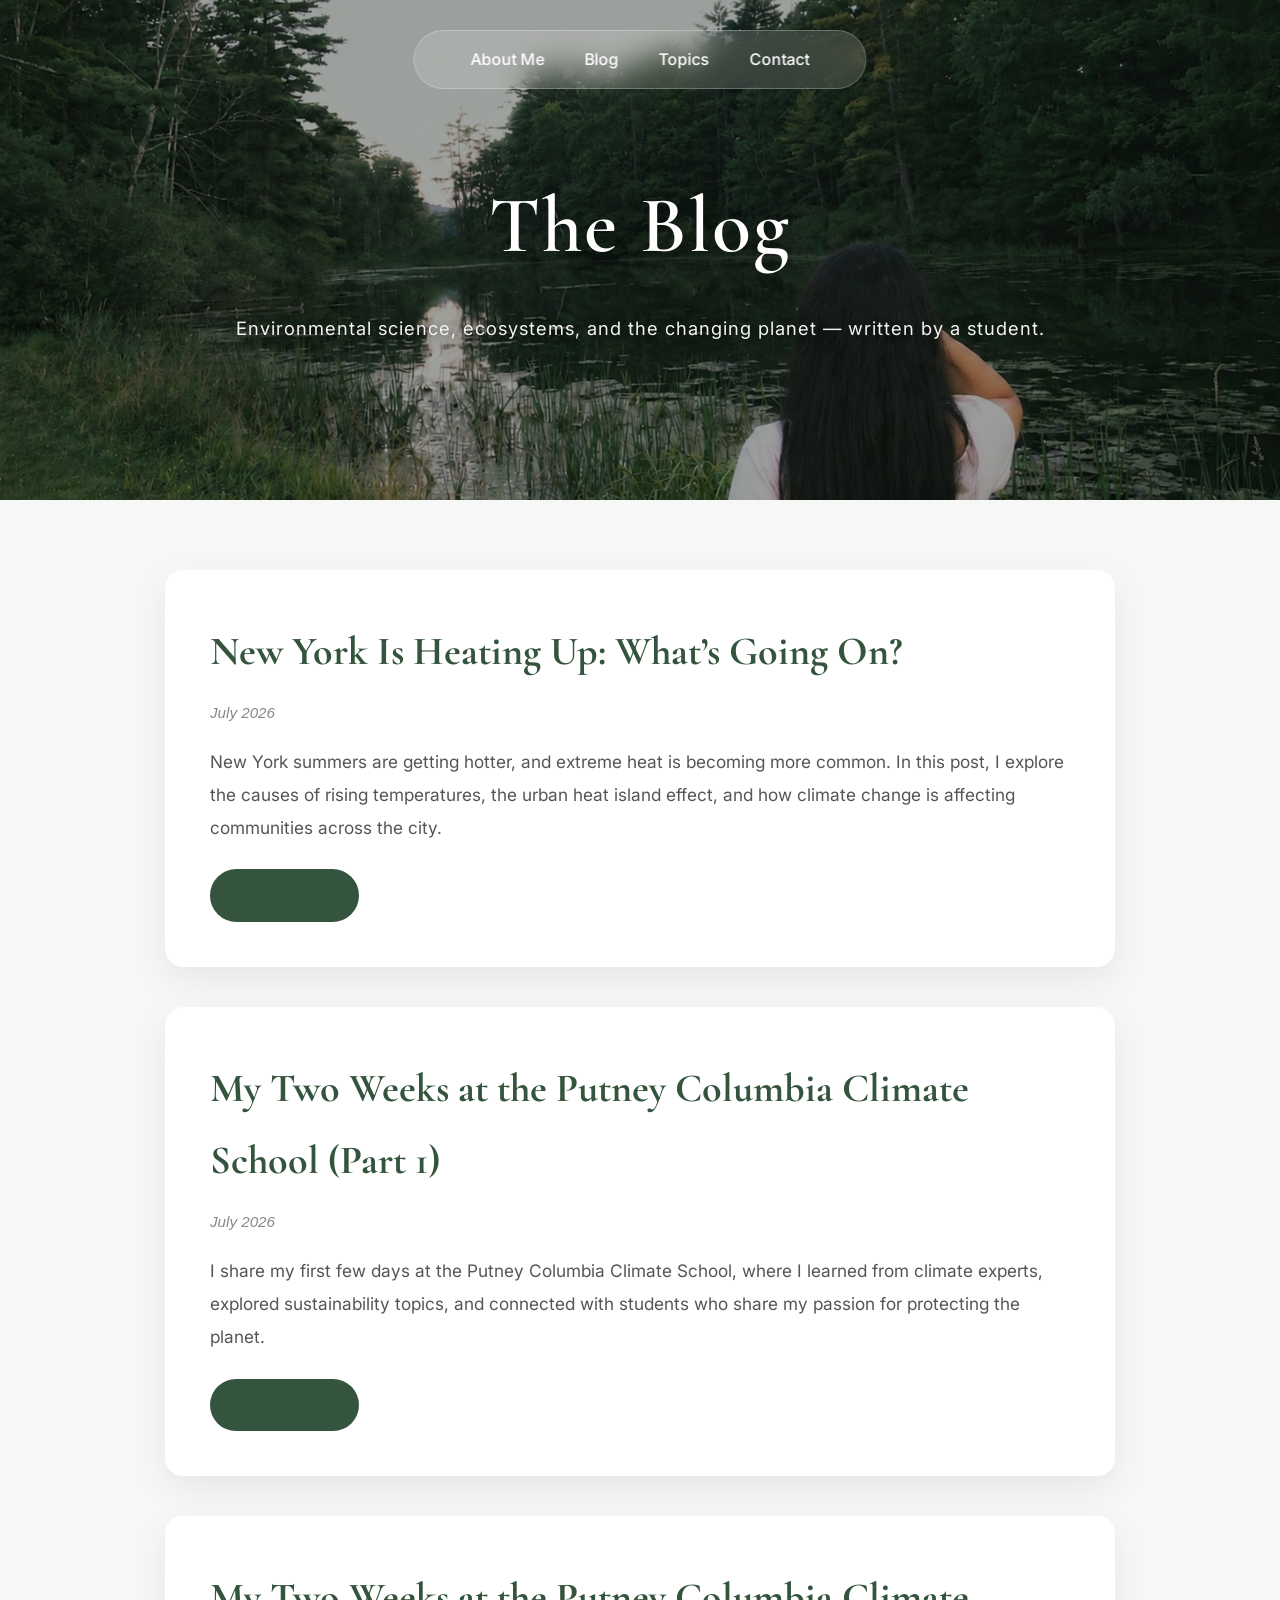
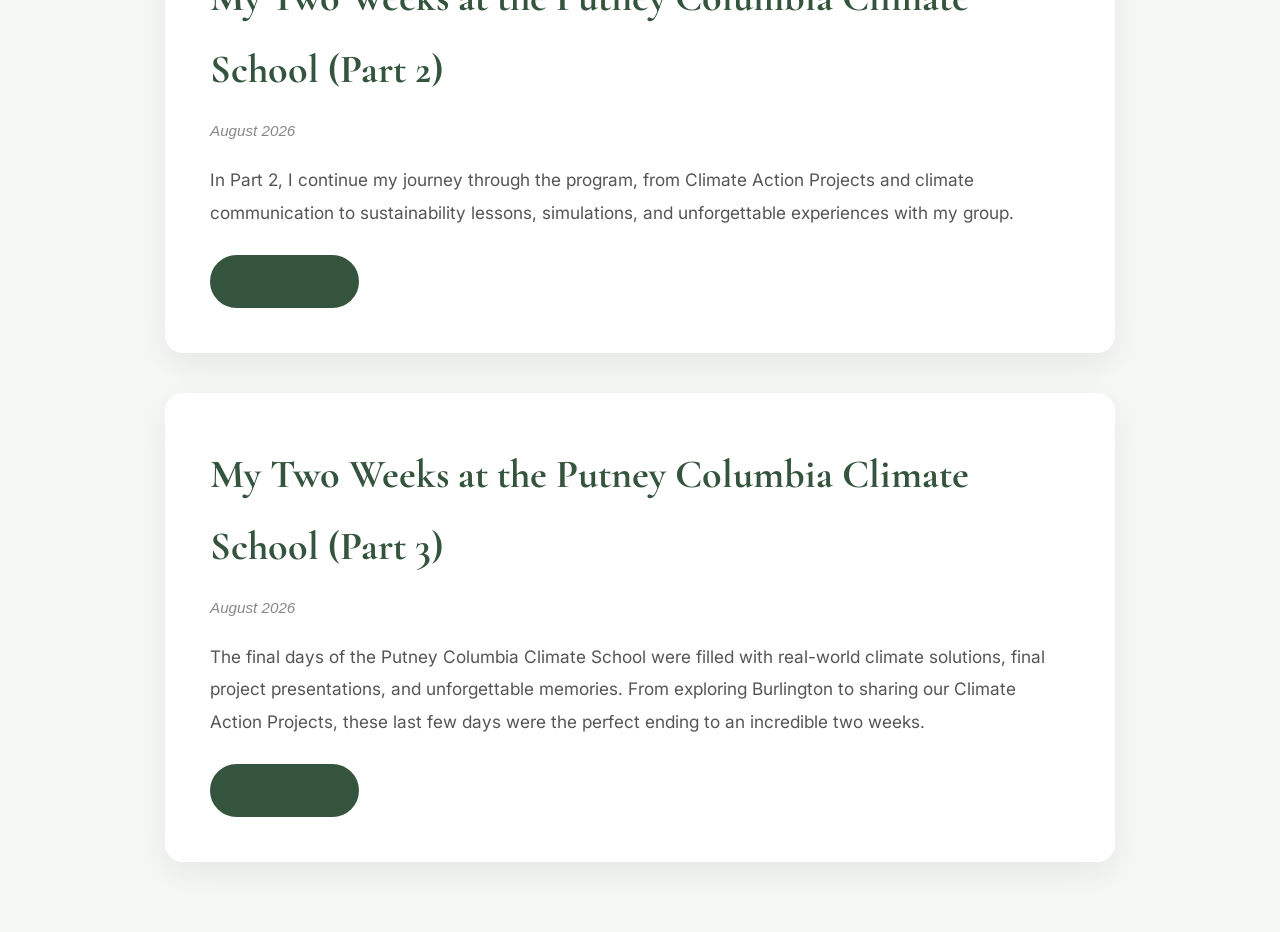
==== commit 9a86f4eb: "Update blog.html" ====
--- a/blog.html
+++ b/blog.html
@@ -36,52 +36,67 @@
     </header>
 
     <!-- ================= MAIN ================= -->
-<section class="blog-preview">
+<!-- ================= BLOG POSTS ================= -->
 
-<h2>New York Is Heating Up: What's Going On?</h2>
+<main class="blog-container">
 
-<p>
-If you live in New York, you've probably noticed that our summers have been feeling hotter than ever...
-</p>
+    <article class="blog-preview">
 
-<a href="heatwaves-ny.html">Read More</a>
+        <h2>New York Is Heating Up: What’s Going On?</h2>
 
-</section>
+        <p class="date">July 2026</p>
 
-<section class="blog-preview">
+        <p>
+            New York summers are getting hotter, and extreme heat is becoming more common. In this post, I explore the causes of rising temperatures, the urban heat island effect, and how climate change is affecting communities across the city.
+        </p>
 
-<h2>My Two Weeks at the Putney Columbia Climate School (Part 1)</h2>
+        <a href="heatwaves-ny.html" class="read-more">Read More →</a>
 
-<p>
-I attended the Putney Columbia Climate School, where I learned from climate experts, explored ecosystems through hands-on fieldwork, and discovered how students can make a difference in their communities.
-</p>
+    </article>
 
-<a href="putney-climate-school-part1.html">Read More</a>
 
-</section>
+    <article class="blog-preview">
 
-<section class="blog-preview">
+        <h2>My Two Weeks at the Putney Columbia Climate School (Part 1)</h2>
 
-<h2>My Two Weeks at the Putney Columbia Climate School (Part 2)</h2>
+        <p class="date">July 2026</p>
 
-<p>
-Continuing my journey at the Putney Columbia Climate School, I learned more about climate solutions, policy, sustainability, and the importance of taking action.
-</p>
+        <p>
+            I share my first few days at the Putney Columbia Climate School, where I learned from climate experts, explored sustainability topics, and connected with students who share my passion for protecting the planet.
+        </p>
 
-<a href="putney-climate-school-part-2.html">Read More</a>
+        <a href="putney-climate-school-part1.html" class="read-more">Read More →</a>
 
-</section>
+    </article>
 
-<h2>My Two Weeks at the Putney Columbia Climate School (Part 3)</h2>
 
-<section class="blog-preview">
-    
-<section>
+    <article class="blog-preview">
 
-<p>
-In the final part of my Putney Columbia Climate School journey, I share the last few days of the program, from exploring real-world climate solutions in Burlington to presenting our Climate Action Projects and reflecting on everything I learned. These final moments were filled with meaningful conversations, new experiences, and memories I'll never forget.
-</p>
+        <h2>My Two Weeks at the Putney Columbia Climate School (Part 2)</h2>
 
-<a href="putney-climate-school-part-3.html">Read More</a>
+        <p class="date">August 2026</p>
 
-</section>
+        <p>
+            In Part 2, I continue my journey through the program, from Climate Action Projects and climate communication to sustainability lessons, simulations, and unforgettable experiences with my group.
+        </p>
+
+        <a href="putney-climate-school-part-2.html" class="read-more">Read More →</a>
+
+    </article>
+
+
+    <article class="blog-preview">
+
+        <h2>My Two Weeks at the Putney Columbia Climate School (Part 3)</h2>
+
+        <p class="date">August 2026</p>
+
+        <p>
+            The final days of the Putney Columbia Climate School were filled with real-world climate solutions, final project presentations, and unforgettable memories. From exploring Burlington to sharing our Climate Action Projects, these last few days were the perfect ending to an incredible two weeks.
+        </p>
+
+        <a href="putney-climate-school-part-3.html" class="read-more">Read More →</a>
+
+    </article>
+
+</main>
